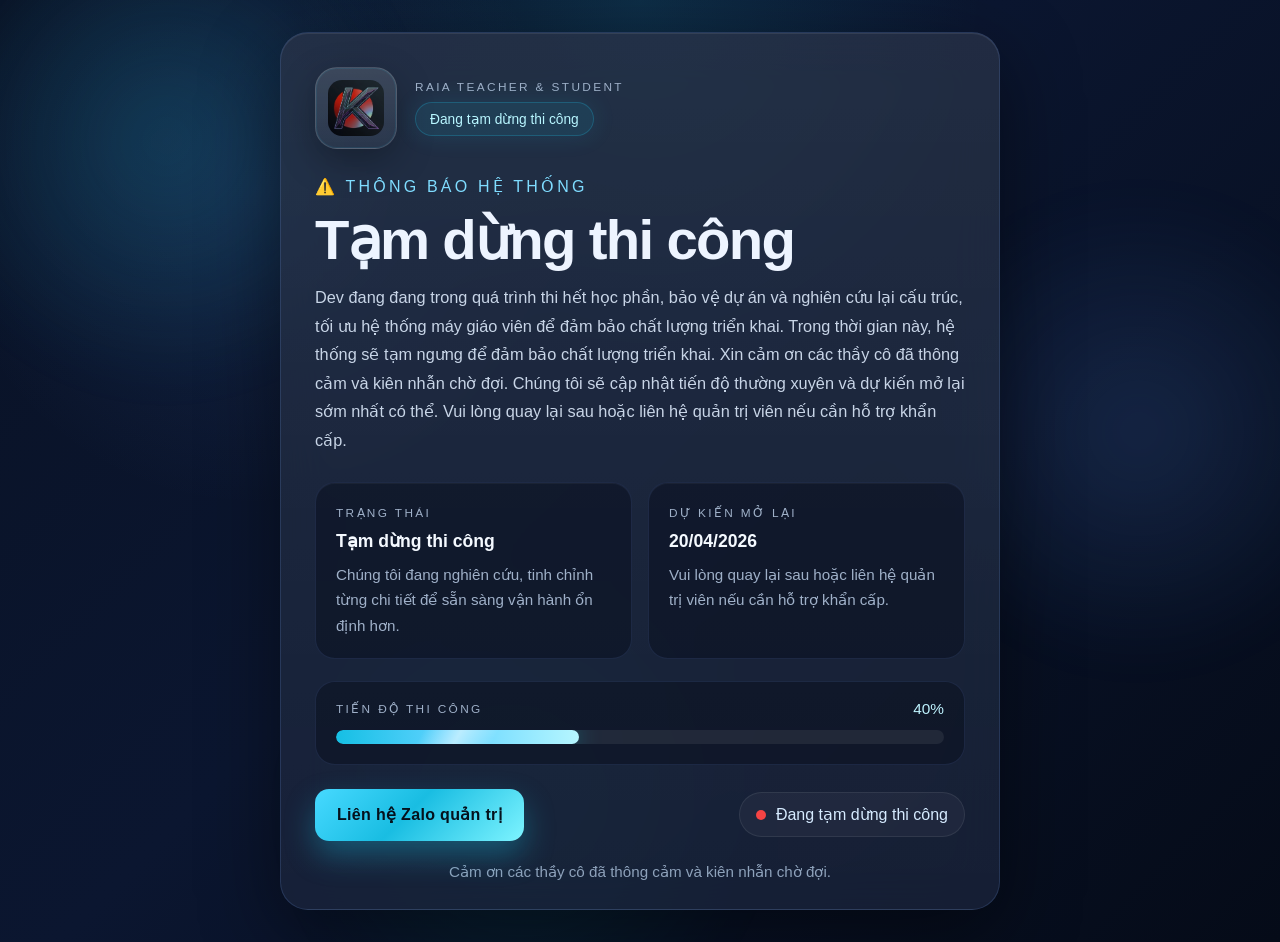
==== index.html @ 7d4eb362 "Rename notification.html to index.html" ====
<!DOCTYPE html>
<html lang="vi">

<head>
    <meta charset="UTF-8">
    <meta name="viewport" content="width=device-width, initial-scale=1.0">
    <title>RAIA Teacher & Student</title>
    <link rel="stylesheet" href="style.css">
    <link rel="shortcut icon" href="./logo/vuông.png" type="image/x-icon">
</head>

<body>
    <div class="aurora aurora-one"></div>
    <div class="aurora aurora-two"></div>
    <div class="aurora aurora-three"></div>
    <div id="particle-layer" aria-hidden="true"></div>

    <main class="page-shell">
        <section class="maintenance-card" aria-labelledby="page-title">
            <div class="brand-row">
                <div class="logo-wrap">
                    <img src="./logo/vuông.png" alt="RAIA Teacher & Student" class="logo" />
                </div>

                <div class="brand-copy">
                    <span class="eyebrow">RAIA Teacher & student</span>
                    <span class="status-pill">Đang tạm dừng thi công</span>
                </div>
            </div>

            <div class="hero-copy">
                <p class="section-label">⚠️ Thông báo hệ thống</p>
                <h1 id="page-title">Tạm dừng thi công</h1>
                <p class="lead">
                    Dev đang đang trong quá trình thi hết học phần, bảo vệ dự án và nghiên cứu lại cấu trúc, tối ưu hệ
                    thống máy giáo viên để đảm bảo chất lượng triển khai. Trong thời gian này, hệ thống sẽ tạm ngưng để
                    đảm bảo chất lượng triển khai. Xin cảm ơn các thầy cô đã thông cảm và kiên nhẫn chờ đợi. Chúng tôi
                    sẽ cập nhật tiến độ thường xuyên và dự kiến mở lại sớm nhất có thể. Vui lòng quay lại sau hoặc liên
                    hệ quản trị viên nếu cần hỗ trợ khẩn cấp.
                </p>
            </div>

            <div class="info-grid">
                <article class="info-box">
                    <span class="info-key">Trạng thái</span>
                    <strong>Tạm dừng thi công</strong>
                    <p>Chúng tôi đang nghiên cứu, tinh chỉnh từng chi tiết để sẵn sàng vận hành ổn định hơn.</p>
                </article>

                <article class="info-box">
                    <span class="info-key">Dự kiến mở lại</span>
                    <strong>20/04/2026</strong>
                    <p>Vui lòng quay lại sau hoặc liên hệ quản trị viên nếu cần hỗ trợ khẩn cấp.</p>
                </article>
            </div>

            <div class="progress-card">
                <div class="progress-head">
                    <span>Tiến độ thi công</span>
                    <span class="progress-value">40%</span>
                </div>
                <div class="progress-track" aria-hidden="true">
                    <div class="progress-bar"></div>
                </div>
            </div>

            <div class="action-row">
                <a href="https://zalo.me/0983798171" class="action-link">Liên hệ Zalo quản trị</a>
                <div class="live-indicator" aria-label="Hệ thống đang hoạt động bảo trì">
                    <span class="live-dot"></span>
                    <span>Đang tạm dừng thi công</span>
                </div>
            </div>

            <p class="footer-note">Cảm ơn các thầy cô đã thông cảm và kiên nhẫn chờ đợi.</p>
        </section>
    </main>

    <script src="script.js"></script>
</body>

</html>
---- style.css ----
* {
    margin: 0;
    padding: 0;
    box-sizing: border-box;
}

:root {
    color-scheme: dark;
    --bg: #091225;
    --bg-deep: #050b18;
    --card: rgba(17, 28, 52, 0.72);
    --card-border: rgba(120, 170, 255, 0.16);
    --text: #edf4ff;
    --muted: #9fb0c8;
    --cyan: #20c6e9;
    --cyan-soft: rgba(32, 198, 233, 0.24);
    --blue: #5f9dff;
    --shadow: 0 24px 80px rgba(0, 0, 0, 0.45);
}

html, body {
    min-height: 100%;
}

body {
    min-height: 100vh;
    overflow-x: hidden;
    overflow-y: auto;
    font-family: "Segoe UI", Tahoma, Geneva, Verdana, sans-serif;
    color: var(--text);
    background:
        radial-gradient(circle at top, rgba(32, 198, 233, 0.14), transparent 30%),
        radial-gradient(circle at 20% 20%, rgba(95, 157, 255, 0.12), transparent 25%),
        linear-gradient(135deg, var(--bg) 0%, #0b1630 45%, var(--bg-deep) 100%);
}

body::before {
    content: "";
    position: fixed;
    inset: 0;
    background-image:
        linear-gradient(rgba(255, 255, 255, 0.04) 1px, transparent 1px),
        linear-gradient(90deg, rgba(255, 255, 255, 0.04) 1px, transparent 1px);
    background-size: 64px 64px;
    mask-image: radial-gradient(circle at center, black 35%, transparent 95%);
    opacity: 0.16;
    pointer-events: none;
}

.aurora {
    position: fixed;
    inset: auto;
    width: 42vw;
    height: 42vw;
    min-width: 320px;
    min-height: 320px;
    border-radius: 50%;
    filter: blur(30px);
    opacity: 0.5;
    pointer-events: none;
    animation: floatGlow 14s ease-in-out infinite alternate;
}

.aurora-one {
    top: -10vw;
    left: -8vw;
    background: radial-gradient(circle, rgba(32, 198, 233, 0.35), transparent 65%);
}

.aurora-two {
    top: 18vh;
    right: -10vw;
    background: radial-gradient(circle, rgba(95, 157, 255, 0.3), transparent 62%);
    animation-duration: 18s;
    animation-direction: alternate-reverse;
}

.aurora-three {
    bottom: -14vw;
    left: 20vw;
    background: radial-gradient(circle, rgba(10, 227, 181, 0.18), transparent 65%);
    animation-duration: 20s;
}

#particle-layer {
    position: fixed;
    inset: 0;
    overflow: hidden;
    pointer-events: none;
}

.particle {
    position: absolute;
    width: 6px;
    height: 6px;
    border-radius: 50%;
    background: rgba(167, 236, 255, 0.86);
    box-shadow: 0 0 18px rgba(32, 198, 233, 0.75);
    animation: drift linear infinite;
}

.page-shell {
    position: relative;
    z-index: 1;
    min-height: 100vh;
    display: grid;
    place-items: center;
    padding: 32px;
}

.maintenance-card {
    width: min(100%, 720px);
    padding: 34px 34px 28px;
    border-radius: 28px;
    background:
        linear-gradient(180deg, rgba(255, 255, 255, 0.08), rgba(255, 255, 255, 0.03)),
        var(--card);
    border: 1px solid var(--card-border);
    box-shadow: var(--shadow), inset 0 1px 0 rgba(255, 255, 255, 0.08);
    backdrop-filter: blur(24px);
    -webkit-backdrop-filter: blur(24px);
    position: relative;
    overflow: hidden;
    animation: cardEnter 900ms cubic-bezier(0.16, 1, 0.3, 1) both;
}

.maintenance-card::before {
    content: "";
    position: absolute;
    inset: 0;
    background: linear-gradient(120deg, transparent 0%, rgba(255, 255, 255, 0.12) 50%, transparent 100%);
    transform: translateX(-120%);
    animation: sheen 6s ease-in-out infinite;
    pointer-events: none;
}

.brand-row {
    display: flex;
    align-items: center;
    gap: 18px;
}

.logo-wrap {
    width: 82px;
    height: 82px;
    border-radius: 22px;
    padding: 12px;
    background: linear-gradient(180deg, rgba(255, 255, 255, 0.12), rgba(255, 255, 255, 0.04));
    border: 1px solid rgba(255, 255, 255, 0.14);
    box-shadow: 0 12px 36px rgba(0, 0, 0, 0.3), 0 0 0 1px rgba(32, 198, 233, 0.1) inset;
    display: grid;
    place-items: center;
    animation: logoFloat 5s ease-in-out infinite;
}

.logo {
    width: 100%;
    height: 100%;
    object-fit: cover;
    border-radius: 14px;
}

.brand-copy {
    display: grid;
    gap: 8px;
}

.eyebrow,
.section-label,
.info-key,
.progress-head span:first-child {
    letter-spacing: 0.2em;
    text-transform: uppercase;
    font-size: 0.74rem;
    color: var(--muted);
}

.status-pill {
    width: fit-content;
    padding: 8px 14px;
    border-radius: 999px;
    background: rgba(32, 198, 233, 0.1);
    color: #b8f6ff;
    border: 1px solid rgba(32, 198, 233, 0.24);
    box-shadow: 0 0 24px rgba(32, 198, 233, 0.12);
    font-size: 0.86rem;
    animation: pulseSoft 2.6s ease-in-out infinite;
}

.hero-copy {
    margin-top: 28px;
    display: grid;
    gap: 14px;
}

.section-label {
    font-size: 16px;
    color: #7fdcff;
}

h1 {
    font-size: clamp(2rem, 4.4vw, 3.7rem);
    line-height: 1.05;
    letter-spacing: -0.03em;
    text-wrap: balance;
}

.lead {
    color: #c8d5e7;
    font-size: 1.02rem;
    line-height: 1.75;
}

.info-grid {
    margin-top: 28px;
    display: grid;
    grid-template-columns: repeat(2, minmax(0, 1fr));
    gap: 16px;
}

.info-box {
    padding: 20px;
    border-radius: 20px;
    background: rgba(8, 14, 28, 0.48);
    border: 1px solid rgba(125, 166, 255, 0.12);
    box-shadow: inset 0 1px 0 rgba(255, 255, 255, 0.04);
    transition: transform 0.35s ease, border-color 0.35s ease, background 0.35s ease;
}

.info-box:hover {
    transform: translateY(-3px);
    border-color: rgba(32, 198, 233, 0.28);
    background: rgba(9, 18, 39, 0.62);
}

.info-box strong {
    display: block;
    margin-top: 10px;
    font-size: 1.1rem;
    color: #f4f9ff;
}

.info-box p {
    margin-top: 10px;
    color: var(--muted);
    line-height: 1.65;
    font-size: 0.95rem;
}

.progress-card {
    margin-top: 22px;
    padding: 18px 20px 20px;
    border-radius: 20px;
    background: rgba(8, 14, 28, 0.5);
    border: 1px solid rgba(125, 166, 255, 0.12);
}

.progress-head {
    display: flex;
    align-items: center;
    justify-content: space-between;
    gap: 14px;
    margin-bottom: 12px;
}

.progress-value {
    font-size: 0.96rem;
    color: #bff4ff;
}

.progress-track {
    position: relative;
    height: 14px;
    border-radius: 999px;
    background: rgba(255, 255, 255, 0.07);
    overflow: hidden;
}

.progress-bar {
    position: relative;
    width: 40%;
    height: 100%;
    border-radius: inherit;
    background: linear-gradient(90deg, #15bfe4 0%, #5fd3ff 45%, #b6f6ff 100%);
    box-shadow: 0 0 24px rgba(32, 198, 233, 0.48);
    animation: progressGlow 2.8s ease-in-out infinite;
}

.progress-bar::after {
    content: "";
    position: absolute;
    inset: 0;
    background: linear-gradient(120deg, transparent 35%, rgba(255, 255, 255, 0.55) 50%, transparent 65%);
    animation: progressSweep 2.1s linear infinite;
}

.action-row {
    margin-top: 24px;
    display: flex;
    align-items: center;
    justify-content: space-between;
    gap: 16px;
    flex-wrap: wrap;
}

.action-link {
    display: inline-flex;
    align-items: center;
    justify-content: center;
    min-height: 52px;
    padding: 0 22px;
    border-radius: 14px;
    text-decoration: none;
    color: #05111c;
    font-weight: 700;
    letter-spacing: 0.02em;
    background: linear-gradient(135deg, #47d9ff 0%, #19bde2 45%, #7ef4ff 100%);
    box-shadow: 0 14px 30px rgba(25, 189, 226, 0.34);
    position: relative;
    overflow: hidden;
    transition: transform 0.25s ease, box-shadow 0.25s ease;
}

.action-link::before {
    content: "";
    position: absolute;
    top: -20%;
    left: -35%;
    width: 32%;
    height: 140%;
    transform: skewX(-24deg);
    background: rgba(255, 255, 255, 0.45);
    opacity: 0;
}

.action-link:hover {
    transform: translateY(-2px);
    box-shadow: 0 18px 38px rgba(25, 189, 226, 0.44);
}

.action-link:hover::before {
    opacity: 1;
    animation: sweep 1s ease;
}

.live-indicator {
    display: inline-flex;
    align-items: center;
    gap: 10px;
    padding: 12px 16px;
    border-radius: 999px;
    background: rgba(255, 255, 255, 0.04);
    border: 1px solid rgba(255, 255, 255, 0.08);
    color: #d6ebff;
}

.live-dot {
    width: 10px;
    height: 10px;
    border-radius: 50%;
    background: #f54444;
    box-shadow: 0 0 0 0 rgba(245, 68, 68, 0.55);
    animation: heartbeat 1.5s ease-out infinite;
}

.footer-note {
    margin-top: 22px;
    color: #8ea2bb;
    text-align: center;
    font-size: 0.95rem;
}

@keyframes cardEnter {
    from {
        opacity: 0;
        transform: translateY(26px) scale(0.98);
        filter: blur(8px);
    }
    to {
        opacity: 1;
        transform: translateY(0) scale(1);
        filter: blur(0);
    }
}

@keyframes floatGlow {
    from {
        transform: translate3d(0, 0, 0) scale(1);
    }
    to {
        transform: translate3d(0, 18px, 0) scale(1.07);
    }
}

@keyframes logoFloat {
    0%, 100% {
        transform: translateY(0) rotate(0deg);
    }
    50% {
        transform: translateY(-5px) rotate(-1deg);
    }
}

@keyframes pulseSoft {
    0%, 100% {
        transform: scale(1);
        box-shadow: 0 0 24px rgba(32, 198, 233, 0.12);
    }
    50% {
        transform: scale(1.02);
        box-shadow: 0 0 34px rgba(32, 198, 233, 0.2);
    }
}

@keyframes sheen {
    0%, 60% {
        transform: translateX(-120%) skewX(-14deg);
    }
    100% {
        transform: translateX(120%) skewX(-14deg);
    }
}

@keyframes progressSweep {
    0% {
        transform: translateX(-40%);
    }
    100% {
        transform: translateX(120%);
    }
}

@keyframes progressGlow {
    0%, 100% {
        filter: brightness(1);
    }
    50% {
        filter: brightness(1.08);
    }
}

@keyframes heartbeat {
    0% {
        box-shadow: 0 0 0 0 rgba(245, 68, 68, 0.55);
    }
    70% {
        box-shadow: 0 0 0 14px rgba(245, 68, 68, 0);
    }
    100% {
        box-shadow: 0 0 0 0 rgba(245, 68, 68, 0);
    }
}

@keyframes sweep {
    0% {
        transform: translateX(-120%) skewX(-24deg);
    }
    100% {
        transform: translateX(420%) skewX(-24deg);
    }
}

@keyframes drift {
    from {
        transform: translate3d(0, 0, 0) scale(0.9);
        opacity: 0;
    }
    10% {
        opacity: 1;
    }
    to {
        transform: translate3d(var(--drift-x), var(--drift-y), 0) scale(1.35);
        opacity: 0;
    }
}

@media (max-width: 760px) {
    .page-shell {
        padding: 18px;
    }

    .maintenance-card {
        padding: 24px 20px 20px;
        border-radius: 22px;
    }

    .brand-row {
        align-items: flex-start;
    }

    .logo-wrap {
        width: 68px;
        height: 68px;
        border-radius: 18px;
        padding: 10px;
        flex: 0 0 auto;
    }

    .info-grid {
        grid-template-columns: 1fr;
    }

    .action-row {
        align-items: stretch;
    }

    .action-link,
    .live-indicator {
        width: 100%;
        justify-content: center;
    }

    h1 {
        max-width: none;
    }
}

@media (prefers-reduced-motion: reduce) {
    *, *::before, *::after {
        animation-duration: 0.01ms !important;
        animation-iteration-count: 1 !important;
        transition-duration: 0.01ms !important;
        scroll-behavior: auto !important;
    }

    body::before,
    .maintenance-card::before,
    .aurora,
    .particle {
        display: none !important;
    }
}
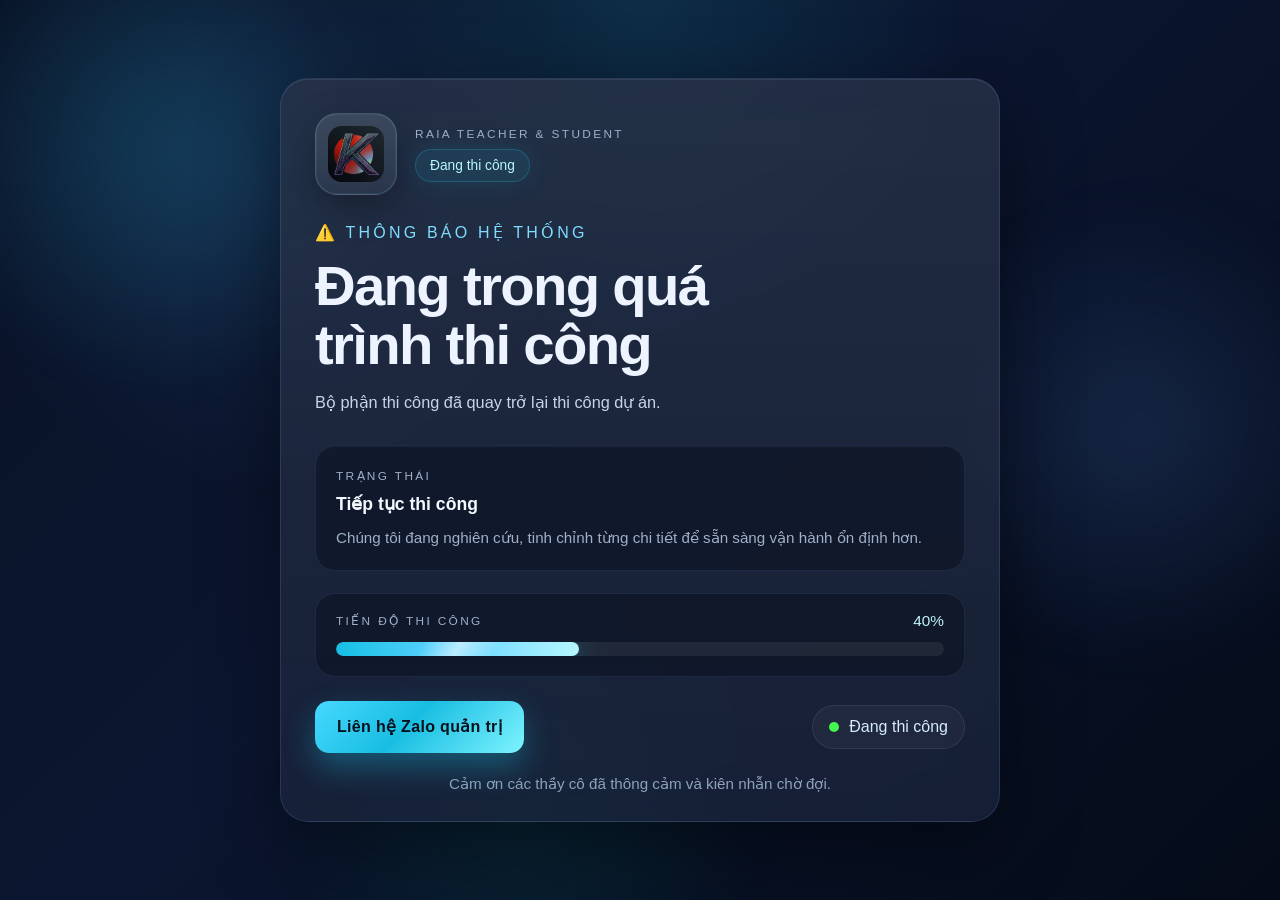
==== commit 4862dc38: "Update status" ====
--- a/index.html
+++ b/index.html
@@ -4,6 +4,11 @@
 <head>
     <meta charset="UTF-8">
     <meta name="viewport" content="width=device-width, initial-scale=1.0">
+    <meta property="og:title" content="RAIA Teacher & Student">
+    <meta property="og:description" content="Hệ thống quản lý phòng máy thông minh">
+    <meta property="og:image" content="https://raia.27netteam.top/logo/vuông.png">
+    <meta property="og:url" content="https://raia.27netteam.top/">
+    <meta property="og:type" content="website">
     <title>RAIA Teacher & Student</title>
     <link rel="stylesheet" href="style.css">
     <link rel="shortcut icon" href="./logo/vuông.png" type="image/x-icon">
@@ -24,34 +29,30 @@
 
                 <div class="brand-copy">
                     <span class="eyebrow">RAIA Teacher & student</span>
-                    <span class="status-pill">Đang tạm dừng thi công</span>
+                    <span class="status-pill">Đang thi công</span>
                 </div>
             </div>
 
             <div class="hero-copy">
                 <p class="section-label">⚠️ Thông báo hệ thống</p>
-                <h1 id="page-title">Tạm dừng thi công</h1>
+                <h1 id="page-title">Đang trong quá trình thi công</h1>
                 <p class="lead">
-                    Dev đang đang trong quá trình thi hết học phần, bảo vệ dự án và nghiên cứu lại cấu trúc, tối ưu hệ
-                    thống máy giáo viên để đảm bảo chất lượng triển khai. Trong thời gian này, hệ thống sẽ tạm ngưng để
-                    đảm bảo chất lượng triển khai. Xin cảm ơn các thầy cô đã thông cảm và kiên nhẫn chờ đợi. Chúng tôi
-                    sẽ cập nhật tiến độ thường xuyên và dự kiến mở lại sớm nhất có thể. Vui lòng quay lại sau hoặc liên
-                    hệ quản trị viên nếu cần hỗ trợ khẩn cấp.
+                    Bộ phận thi công đã quay trở lại thi công dự án.
                 </p>
             </div>
 
             <div class="info-grid">
                 <article class="info-box">
                     <span class="info-key">Trạng thái</span>
-                    <strong>Tạm dừng thi công</strong>
+                    <strong>Tiếp tục thi công</strong>
                     <p>Chúng tôi đang nghiên cứu, tinh chỉnh từng chi tiết để sẵn sàng vận hành ổn định hơn.</p>
                 </article>
 
-                <article class="info-box">
+                <!-- <article class="info-box">
                     <span class="info-key">Dự kiến mở lại</span>
                     <strong>20/04/2026</strong>
                     <p>Vui lòng quay lại sau hoặc liên hệ quản trị viên nếu cần hỗ trợ khẩn cấp.</p>
-                </article>
+                </article> -->
             </div>
 
             <div class="progress-card">
@@ -68,7 +69,7 @@
                 <a href="https://zalo.me/0983798171" class="action-link">Liên hệ Zalo quản trị</a>
                 <div class="live-indicator" aria-label="Hệ thống đang hoạt động bảo trì">
                     <span class="live-dot"></span>
-                    <span>Đang tạm dừng thi công</span>
+                    <span>Đang thi công</span>
                 </div>
             </div>
 
--- a/style.css
+++ b/style.css
@@ -213,9 +213,6 @@
 
 .info-grid {
     margin-top: 28px;
-    display: grid;
-    grid-template-columns: repeat(2, minmax(0, 1fr));
-    gap: 16px;
 }
 
 .info-box {
@@ -358,8 +355,8 @@
     width: 10px;
     height: 10px;
     border-radius: 50%;
-    background: #f54444;
-    box-shadow: 0 0 0 0 rgba(245, 68, 68, 0.55);
+    background: #44f54d;
+    box-shadow: 0 0 0 0 rgba(68, 245, 92, 0.55);
     animation: heartbeat 1.5s ease-out infinite;
 }
 
@@ -441,7 +438,7 @@
 
 @keyframes heartbeat {
     0% {
-        box-shadow: 0 0 0 0 rgba(245, 68, 68, 0.55);
+        box-shadow: 0 0 0 0 rgba(104, 245, 68, 0.55);
     }
     70% {
         box-shadow: 0 0 0 14px rgba(245, 68, 68, 0);
